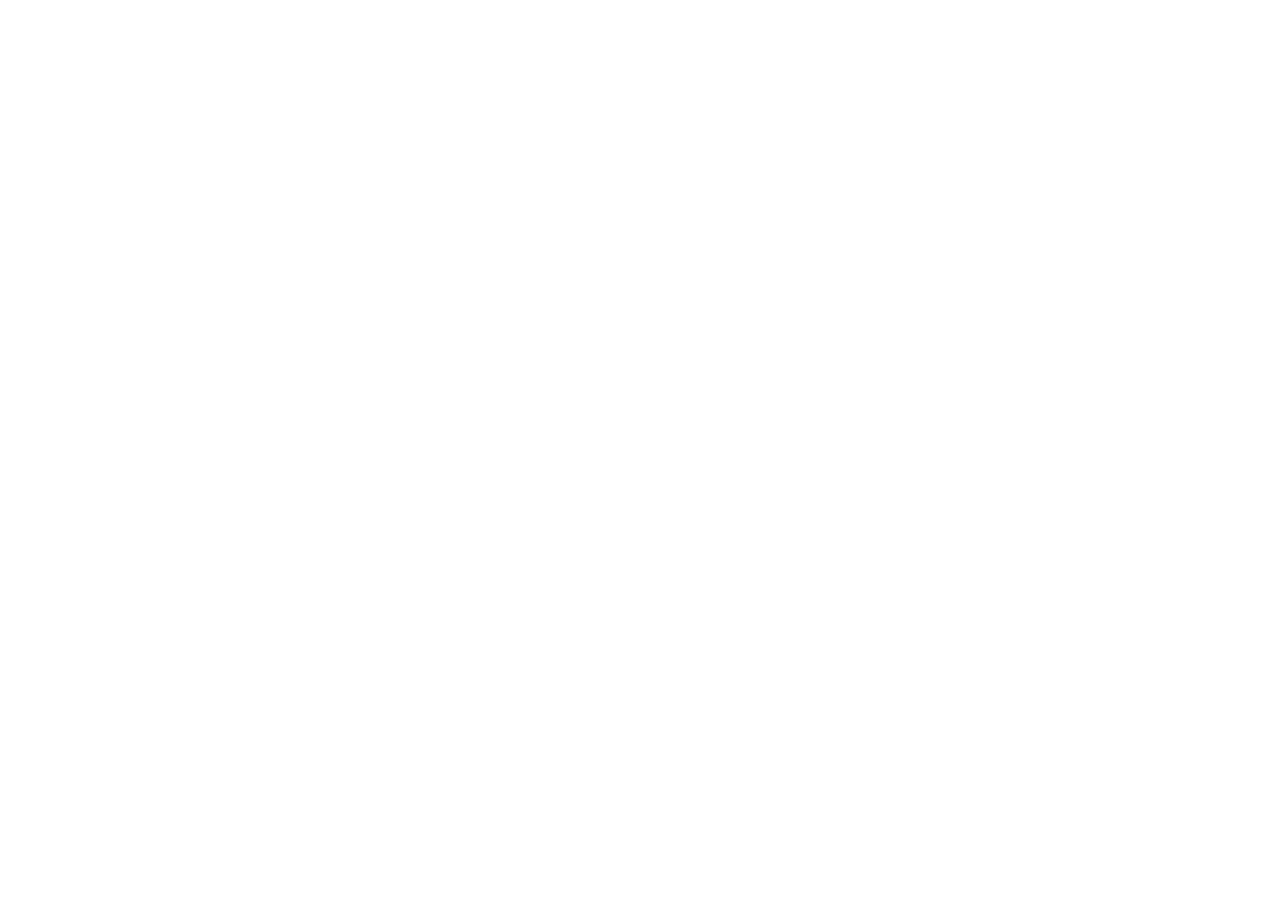
==== interface/interface-easy.html @ ab1e76c8 "organised files structs, made  buttons interactive" ====
<!DOCTYPE html>
<html lang="en">
  <head>
    <meta charset="UTF-8" />
    <meta http-equiv="X-UA-Compatible" content="IE=edge" />
    <meta name="viewport" content="width=device-width, initial-scale=1.0" />
    <title>MemoCards</title>
    <link rel="stylesheet" href="styles/interface.css" type="text/css" />
    <link rel="stylesheet" href="styles/utils.css" type="text/css" />
  </head>
  <body></body>
</html>
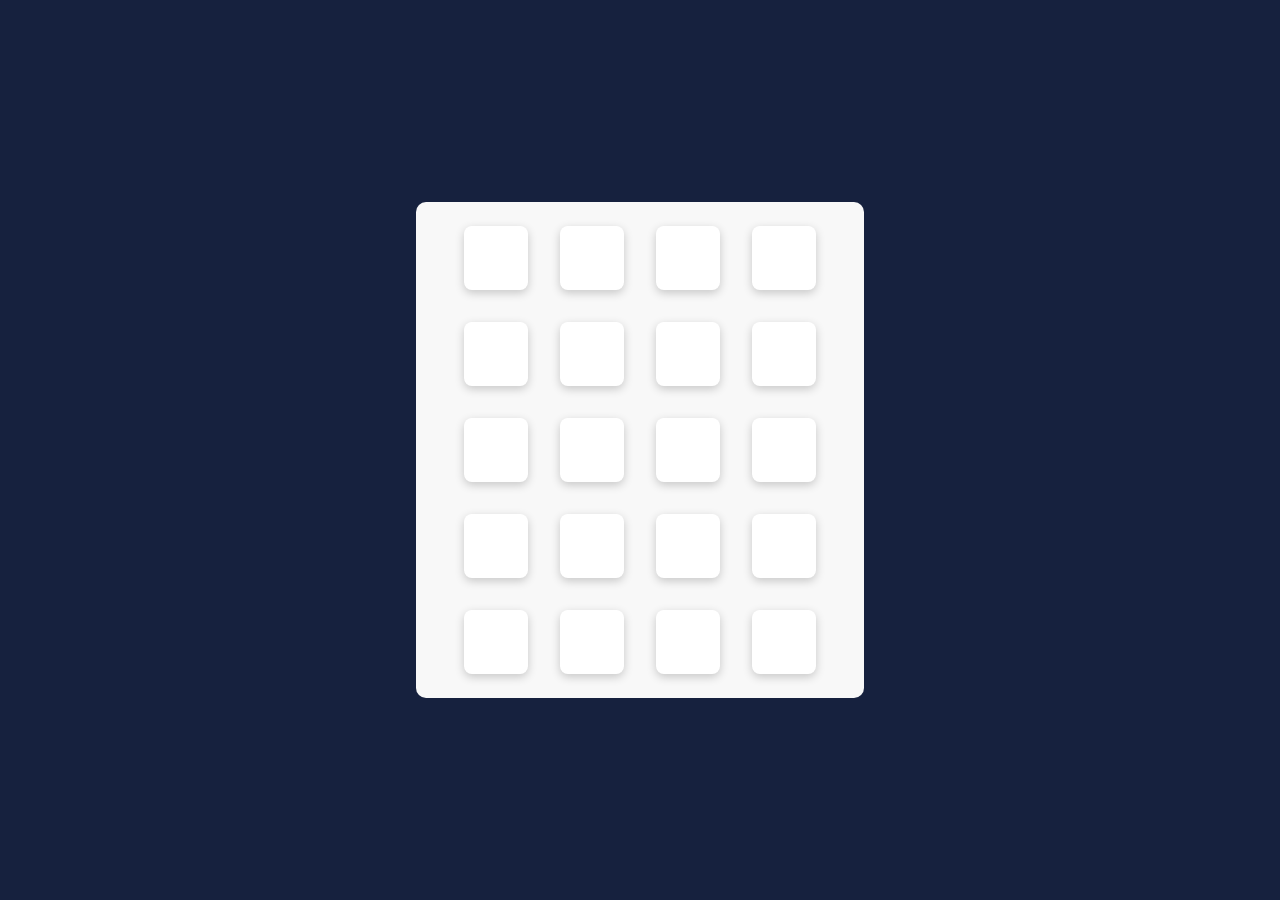
==== commit cb57cefc: "plain interface for easy mode" ====
--- a/interface/interface-easy.html
+++ b/interface/interface-easy.html
@@ -5,8 +5,241 @@
     <meta http-equiv="X-UA-Compatible" content="IE=edge" />
     <meta name="viewport" content="width=device-width, initial-scale=1.0" />
     <title>MemoCards</title>
-    <link rel="stylesheet" href="styles/interface.css" type="text/css" />
-    <link rel="stylesheet" href="styles/utils.css" type="text/css" />
+    <link rel="stylesheet" href="../styles/utils.css" type="text/css" />
+    <link rel="stylesheet" href="../styles/variables.css" type="text/css" />
+    <link rel="stylesheet" href="../styles/interface.css" type="text/css" />
+
+    <!-- material icons link -->
+    <link
+      href="https://fonts.googleapis.com/icon?family=Material+Icons"
+      rel="stylesheet"
+    />
   </head>
-  <body></body>
+  <body>
+    <div class="card_wrapper">
+      <ul class="cards">
+        <li class="card">
+          <div class="view front-view">
+            <span class="cover" />
+          </div>
+          <div class="view back-view">
+            <img
+              src="https://scitech-iith.netlify.app/images/aero_logo.png"
+              alt="card-img"
+            />
+          </div>
+        </li>
+        <li class="card">
+          <div class="view front-view">
+            <span class="cover" />
+          </div>
+          <div class="view back-view">
+            <img
+              src="https://scitech-iith.netlify.app/images/cepheid.jpg"
+              alt="card-img"
+            />
+          </div>
+        </li>
+        <li class="card">
+          <div class="view front-view">
+            <span class="cover" />
+          </div>
+          <div class="view back-view">
+            <img
+              src="	https://scitech-iith.netlify.app/images/elektronica.png"
+              alt="card-img"
+            />
+          </div>
+        </li>
+        <li class="card">
+          <div class="view front-view">
+            <span class="cover" />
+          </div>
+          <div class="view back-view">
+            <img
+              src="https://scitech-iith.netlify.app/images/kludge.jpeg"
+              alt="card-img"
+            />
+          </div>
+        </li>
+        <li class="card">
+          <div class="view front-view">
+            <span class="cover" />
+          </div>
+          <div class="view back-view">
+            <img
+              src="https://scitech-iith.netlify.app/images/infero_logo.png"
+              alt="card-img"
+            />
+          </div>
+        </li>
+        <li class="card">
+          <div class="view front-view">
+            <span class="cover" />
+          </div>
+          <div class="view back-view">
+            <img
+              src="https://scitech-iith.netlify.app/images/lambda_logo.png"
+              alt="card-img"
+            />
+          </div>
+        </li>
+        <li class="card">
+          <div class="view front-view">
+            <span class="cover" />
+          </div>
+          <div class="view back-view">
+            <img
+              src="https://scitech-iith.netlify.app/images/prakriti_logo.png"
+              alt="card-img"
+            />
+          </div>
+        </li>
+        <li class="card">
+          <div class="view front-view">
+            <span class="cover" />
+          </div>
+          <div class="view back-view">
+            <img
+              src="https://scitech-iith.netlify.app/images/robotix_logo.png"
+              alt="card-img"
+            />
+          </div>
+        </li>
+        <li class="card">
+          <div class="view front-view">
+            <span class="cover" />
+          </div>
+          <div class="view back-view">
+            <img
+              src="https://scitech-iith.netlify.app/images/torque_logo.png"
+              alt="card-img"
+            />
+          </div>
+        </li>
+        <li class="card">
+          <div class="view front-view">
+            <span class="cover" />
+          </div>
+          <div class="view back-view">
+            <img
+              src="https://img.itch.zone/aW1nLzkxMjc1NjMucG5n/original/l0UOGW.png"
+              alt="card-img"
+            />
+          </div>
+        </li>
+        <li class="card">
+          <div class="view front-view">
+            <span class="cover" />
+          </div>
+          <div class="view back-view">
+            <img
+              src="https://scitech-iith.netlify.app/images/aero_logo.png"
+              alt="card-img"
+            />
+          </div>
+        </li>
+        <li class="card">
+          <div class="view front-view">
+            <span class="cover" />
+          </div>
+          <div class="view back-view">
+            <img
+              src="https://scitech-iith.netlify.app/images/cepheid.jpg"
+              alt="card-img"
+            />
+          </div>
+        </li>
+        <li class="card">
+          <div class="view front-view">
+            <span class="cover" />
+          </div>
+          <div class="view back-view">
+            <img
+              src="	https://scitech-iith.netlify.app/images/elektronica.png"
+              alt="card-img"
+            />
+          </div>
+        </li>
+        <li class="card">
+          <div class="view front-view">
+            <span class="cover" />
+          </div>
+          <div class="view back-view">
+            <img
+              src="https://scitech-iith.netlify.app/images/kludge.jpeg"
+              alt="card-img"
+            />
+          </div>
+        </li>
+        <li class="card">
+          <div class="view front-view">
+            <span class="cover" />
+          </div>
+          <div class="view back-view">
+            <img
+              src="https://scitech-iith.netlify.app/images/infero_logo.png"
+              alt="card-img"
+            />
+          </div>
+        </li>
+        <li class="card">
+          <div class="view front-view">
+            <span class="cover" />
+          </div>
+          <div class="view back-view">
+            <img
+              src="https://scitech-iith.netlify.app/images/lambda_logo.png"
+              alt="card-img"
+            />
+          </div>
+        </li>
+        <li class="card">
+          <div class="view front-view">
+            <span class="cover" />
+          </div>
+          <div class="view back-view">
+            <img
+              src="https://scitech-iith.netlify.app/images/prakriti_logo.png"
+              alt="card-img"
+            />
+          </div>
+        </li>
+        <li class="card">
+          <div class="view front-view">
+            <span class="cover" />
+          </div>
+          <div class="view back-view">
+            <img
+              src="https://scitech-iith.netlify.app/images/robotix_logo.png"
+              alt="card-img"
+            />
+          </div>
+        </li>
+        <li class="card">
+          <div class="view front-view">
+            <span class="cover" />
+          </div>
+          <div class="view back-view">
+            <img
+              src="https://scitech-iith.netlify.app/images/torque_logo.png"
+              alt="card-img"
+            />
+          </div>
+        </li>
+        <li class="card">
+          <div class="view front-view">
+            <span class="cover" />
+          </div>
+          <div class="view back-view">
+            <img
+              src="https://img.itch.zone/aW1nLzkxMjc1NjMucG5n/original/l0UOGW.png"
+              alt="card-img"
+            />
+          </div>
+        </li>
+      </ul>
+    </div>
+    <script src="../index.js"></script>
+  </body>
 </html>
--- a/styles/utils.css
+++ b/styles/utils.css
@@ -0,0 +1,56 @@
+@import url('https://fonts.googleapis.com/css2?family=Laila:wght@300;400;500;600;700&display=swap');
+
+* {
+  margin: 0;
+  padding: 0;
+  box-sizing: border-box;
+  scroll-behavior: smooth;
+  font-family: 'Laila', sans-serif;
+}
+
+body {
+  background-color: var(--primary);
+}
+
+a {
+  text-decoration: none;
+}
+
+ul {
+  list-style-type: none;
+}
+
+.text-center {
+  text-align: center;
+}
+
+.uppercase {
+  text-transform: uppercase;
+}
+
+.px-2 {
+  padding: 0 0.2rem;
+}
+.mx-2 {
+  margin: 0 0.2rem;
+}
+.my-auto {
+  margin: auto 0;
+}
+
+.gradient-1 {
+  position: absolute;
+  width: 200px;
+  height: 438px;
+  top: 0px;
+  right: 0px;
+
+  background: #7aebfb;
+  filter: blur(190px);
+}
+
+.flex-center {
+  display: flex;
+  justify-content: center;
+  align-items: center;
+}
--- a/styles/variables.css
+++ b/styles/variables.css
@@ -0,0 +1,4 @@
+:root {
+  --primary: #16213e;
+  --secondary: #fd8a8a;
+}
--- a/styles/interface.css
+++ b/styles/interface.css
@@ -0,0 +1,121 @@
+body {
+  display: flex;
+  align-items: center;
+  justify-content: center;
+  min-height: 100vh;
+}
+
+.card_wrapper {
+  display: flex;
+  justify-content: center;
+  align-items: center;
+  margin: auto;
+}
+
+.card_wrapper {
+  height: calc((4rem + 2rem + 0.2rem) * 5);
+  width: calc((4rem + 2rem + 1rem) * 4);
+  background-color: #f8f8f8;
+  border-radius: 10px;
+}
+
+.card {
+  width: 4rem;
+  height: 4rem;
+  cursor: pointer;
+  position: relative;
+  perspective: 800px;
+  transform-style: preserve-3d;
+}
+
+.cards .card .view {
+  width: 100%;
+  height: 100%;
+  position: absolute;
+  user-select: none;
+  pointer-events: none;
+  background-color: #fff;
+  border-radius: 0.5rem;
+  box-shadow: 0 3px 10px rgba(0, 0, 0, 0.2);
+  transition: transform 0.25s linear;
+  backface-visibility: hidden;
+}
+
+.card.shake {
+  animation: shake 0.35s ease-in-out;
+}
+
+.card.hide {
+  animation: hide 0.35s ease-in-out forwards;
+}
+
+@keyframes shake {
+  0%,
+  100% {
+    transform: translateX(0);
+  }
+  20% {
+    transform: translateX(-13px);
+  }
+  40% {
+    transform: translateX(13px);
+  }
+  40% {
+    transform: translateX(-8px);
+  }
+
+  20% {
+    transform: translateX(8px);
+  }
+}
+
+@keyframes hide {
+  0% {
+    opacity: 1;
+  }
+  100% {
+    visibility: hidden;
+    opacity: 0;
+  }
+}
+
+.cards {
+  display: grid;
+  grid-template-columns: repeat(4, 1fr);
+  grid-template-rows: repeat(5, 1fr);
+  gap: 2rem;
+}
+
+.card .back-view {
+  transform: rotateY(-180deg);
+}
+.card.flip .back-view {
+  transform: rotateY(0);
+}
+.card.flip .front-view {
+  transform: rotateY(180deg);
+}
+
+.card .front-view span {
+  width: 100%;
+  height: 100%;
+  color: var(--primary);
+}
+
+.cards .back-view img {
+  width: 100%;
+  height: 100%;
+  border-radius: 0.5rem;
+  background-color: var(--primary);
+}
+
+/* media querys */
+@media screen and (max-width: 480px) {
+  .cards {
+    gap: 1rem;
+  }
+  .card_wrapper {
+    height: calc((4rem + 1rem) * 5);
+    width: calc((4rem + 1rem) * 4);
+  }
+}
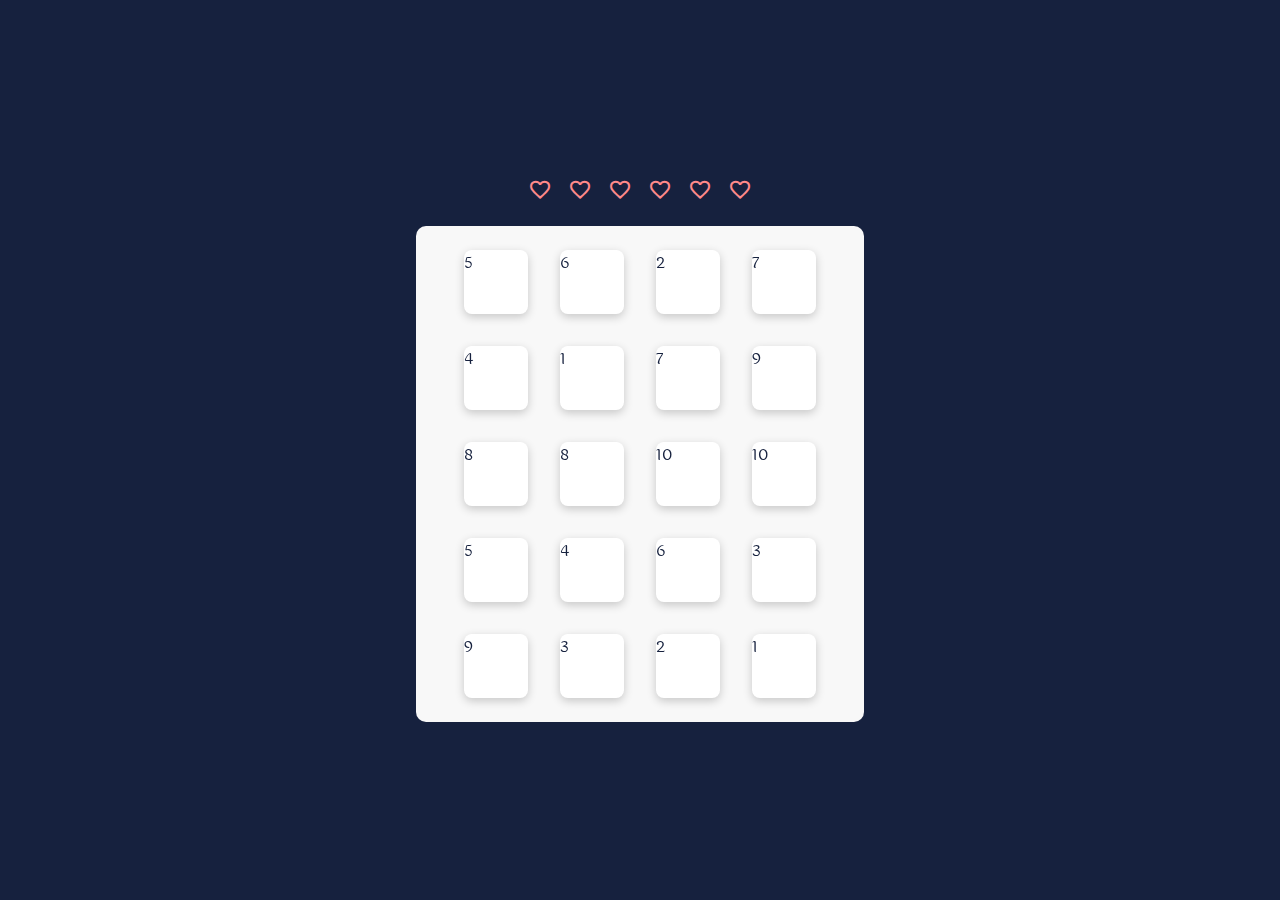
==== commit 524ed761: "implemented easy mode of the game" ====
--- a/interface/interface-easy.html
+++ b/interface/interface-easy.html
@@ -5,240 +5,217 @@
     <meta http-equiv="X-UA-Compatible" content="IE=edge" />
     <meta name="viewport" content="width=device-width, initial-scale=1.0" />
     <title>MemoCards</title>
+    <link
+      rel="stylesheet"
+      href="https://fonts.googleapis.com/css2?family=Material+Symbols+Outlined:opsz,wght,FILL,GRAD@48,400,0,0"
+    />
+    <link rel="stylesheet" href="../styles/variables.css" type="text/css" />
     <link rel="stylesheet" href="../styles/utils.css" type="text/css" />
-    <link rel="stylesheet" href="../styles/variables.css" type="text/css" />
     <link rel="stylesheet" href="../styles/interface.css" type="text/css" />
 
     <!-- material icons link -->
     <link
-      href="https://fonts.googleapis.com/icon?family=Material+Icons"
       rel="stylesheet"
+      href="https://fonts.googleapis.com/css2?family=Material+Symbols+Outlined:opsz,wght,FILL,GRAD@48,400,1,0"
     />
   </head>
   <body>
-    <div class="card_wrapper">
-      <ul class="cards">
-        <li class="card">
-          <div class="view front-view">
-            <span class="cover" />
-          </div>
-          <div class="view back-view">
-            <img
-              src="https://scitech-iith.netlify.app/images/aero_logo.png"
-              alt="card-img"
-            />
-          </div>
-        </li>
-        <li class="card">
-          <div class="view front-view">
-            <span class="cover" />
-          </div>
-          <div class="view back-view">
-            <img
-              src="https://scitech-iith.netlify.app/images/cepheid.jpg"
-              alt="card-img"
-            />
-          </div>
-        </li>
-        <li class="card">
-          <div class="view front-view">
-            <span class="cover" />
-          </div>
-          <div class="view back-view">
-            <img
-              src="	https://scitech-iith.netlify.app/images/elektronica.png"
-              alt="card-img"
-            />
-          </div>
-        </li>
-        <li class="card">
-          <div class="view front-view">
-            <span class="cover" />
-          </div>
-          <div class="view back-view">
-            <img
-              src="https://scitech-iith.netlify.app/images/kludge.jpeg"
-              alt="card-img"
-            />
-          </div>
-        </li>
-        <li class="card">
-          <div class="view front-view">
-            <span class="cover" />
-          </div>
-          <div class="view back-view">
-            <img
-              src="https://scitech-iith.netlify.app/images/infero_logo.png"
-              alt="card-img"
-            />
-          </div>
-        </li>
-        <li class="card">
-          <div class="view front-view">
-            <span class="cover" />
-          </div>
-          <div class="view back-view">
-            <img
-              src="https://scitech-iith.netlify.app/images/lambda_logo.png"
-              alt="card-img"
-            />
-          </div>
-        </li>
-        <li class="card">
-          <div class="view front-view">
-            <span class="cover" />
-          </div>
-          <div class="view back-view">
-            <img
-              src="https://scitech-iith.netlify.app/images/prakriti_logo.png"
-              alt="card-img"
-            />
-          </div>
-        </li>
-        <li class="card">
-          <div class="view front-view">
-            <span class="cover" />
-          </div>
-          <div class="view back-view">
-            <img
-              src="https://scitech-iith.netlify.app/images/robotix_logo.png"
-              alt="card-img"
-            />
-          </div>
-        </li>
-        <li class="card">
-          <div class="view front-view">
-            <span class="cover" />
-          </div>
-          <div class="view back-view">
-            <img
-              src="https://scitech-iith.netlify.app/images/torque_logo.png"
-              alt="card-img"
-            />
-          </div>
-        </li>
-        <li class="card">
-          <div class="view front-view">
-            <span class="cover" />
-          </div>
-          <div class="view back-view">
-            <img
-              src="https://img.itch.zone/aW1nLzkxMjc1NjMucG5n/original/l0UOGW.png"
-              alt="card-img"
-            />
-          </div>
-        </li>
-        <li class="card">
-          <div class="view front-view">
-            <span class="cover" />
-          </div>
-          <div class="view back-view">
-            <img
-              src="https://scitech-iith.netlify.app/images/aero_logo.png"
-              alt="card-img"
-            />
-          </div>
-        </li>
-        <li class="card">
-          <div class="view front-view">
-            <span class="cover" />
-          </div>
-          <div class="view back-view">
-            <img
-              src="https://scitech-iith.netlify.app/images/cepheid.jpg"
-              alt="card-img"
-            />
-          </div>
-        </li>
-        <li class="card">
-          <div class="view front-view">
-            <span class="cover" />
-          </div>
-          <div class="view back-view">
-            <img
-              src="	https://scitech-iith.netlify.app/images/elektronica.png"
-              alt="card-img"
-            />
-          </div>
-        </li>
-        <li class="card">
-          <div class="view front-view">
-            <span class="cover" />
-          </div>
-          <div class="view back-view">
-            <img
-              src="https://scitech-iith.netlify.app/images/kludge.jpeg"
-              alt="card-img"
-            />
-          </div>
-        </li>
-        <li class="card">
-          <div class="view front-view">
-            <span class="cover" />
-          </div>
-          <div class="view back-view">
-            <img
-              src="https://scitech-iith.netlify.app/images/infero_logo.png"
-              alt="card-img"
-            />
-          </div>
-        </li>
-        <li class="card">
-          <div class="view front-view">
-            <span class="cover" />
-          </div>
-          <div class="view back-view">
-            <img
-              src="https://scitech-iith.netlify.app/images/lambda_logo.png"
-              alt="card-img"
-            />
-          </div>
-        </li>
-        <li class="card">
-          <div class="view front-view">
-            <span class="cover" />
-          </div>
-          <div class="view back-view">
-            <img
-              src="https://scitech-iith.netlify.app/images/prakriti_logo.png"
-              alt="card-img"
-            />
-          </div>
-        </li>
-        <li class="card">
-          <div class="view front-view">
-            <span class="cover" />
-          </div>
-          <div class="view back-view">
-            <img
-              src="https://scitech-iith.netlify.app/images/robotix_logo.png"
-              alt="card-img"
-            />
-          </div>
-        </li>
-        <li class="card">
-          <div class="view front-view">
-            <span class="cover" />
-          </div>
-          <div class="view back-view">
-            <img
-              src="https://scitech-iith.netlify.app/images/torque_logo.png"
-              alt="card-img"
-            />
-          </div>
-        </li>
-        <li class="card">
-          <div class="view front-view">
-            <span class="cover" />
-          </div>
-          <div class="view back-view">
-            <img
-              src="https://img.itch.zone/aW1nLzkxMjc1NjMucG5n/original/l0UOGW.png"
-              alt="card-img"
-            />
-          </div>
-        </li>
-      </ul>
+    <div class="section__interface">
+      <div class="flex-center">
+        <span class="material-symbols-outlined player-life heart">
+          favorite
+        </span>
+        <span class="material-symbols-outlined player-life heart">
+          favorite
+        </span>
+        <span class="material-symbols-outlined player-life heart">
+          favorite
+        </span>
+        <span class="material-symbols-outlined player-life heart">
+          favorite
+        </span>
+        <span class="material-symbols-outlined player-life heart">
+          favorite
+        </span>
+        <span class="material-symbols-outlined player-life heart">
+          favorite
+        </span>
+      </div>
+      <div class="card_wrapper">
+        <ul class="cards">
+          <li class="card">
+            <div class="view front-view">
+              <span class="cover" />
+            </div>
+            <div class="view back-view">
+              <img src="../assets/images/img-1.png" />
+            </div>
+          </li>
+          <li class="card">
+            <div class="view front-view">
+              <span class="cover" />
+            </div>
+            <div class="view back-view">
+              <img src="../assets/images/img-2.png" alt="card-img" />
+            </div>
+          </li>
+          <li class="card">
+            <div class="view front-view">
+              <span class="cover" />
+            </div>
+            <div class="view back-view">
+              <img src="../assets/images/img-3.png" alt="card-img" />
+            </div>
+          </li>
+          <li class="card">
+            <div class="view front-view">
+              <span class="cover" />
+            </div>
+            <div class="view back-view">
+              <img src="../assets/images/img-4.png" alt="card-img" />
+            </div>
+          </li>
+          <li class="card">
+            <div class="view front-view">
+              <span class="cover" />
+            </div>
+            <div class="view back-view">
+              <img src="../assets/images/img-5.png" alt="card-img" />
+            </div>
+          </li>
+          <li class="card">
+            <div class="view front-view">
+              <span class="cover" />
+            </div>
+            <div class="view back-view">
+              <img src="../assets/images/img-6.png" alt="card-img" />
+            </div>
+          </li>
+          <li class="card">
+            <div class="view front-view">
+              <span class="cover" />
+            </div>
+            <div class="view back-view">
+              <img src="../assets/images/img-7.png" alt="card-img" />
+            </div>
+          </li>
+          <li class="card">
+            <div class="view front-view">
+              <span class="cover" />
+            </div>
+            <div class="view back-view">
+              <img src="../assets/images/img-8.png" alt="card-img" />
+            </div>
+          </li>
+          <li class="card">
+            <div class="view front-view">
+              <span class="cover" />
+            </div>
+            <div class="view back-view">
+              <img src="../assets/images/img-9.png" alt="card-img" />
+            </div>
+          </li>
+          <li class="card">
+            <div class="view front-view">
+              <span class="cover" />
+            </div>
+            <div class="view back-view">
+              <img src="../assets/images/img-10.png" alt="card-img" />
+            </div>
+          </li>
+          <li class="card">
+            <div class="view front-view">
+              <span class="cover" />
+            </div>
+            <div class="view back-view">
+              <img src="../assets/images/img-1.png" />
+            </div>
+          </li>
+          <li class="card">
+            <div class="view front-view">
+              <span class="cover" />
+            </div>
+            <div class="view back-view">
+              <img src="../assets/images/img-2.png" alt="card-img" />
+            </div>
+          </li>
+          <li class="card">
+            <div class="view front-view">
+              <span class="cover" />
+            </div>
+            <div class="view back-view">
+              <img src="../assets/images/img-3.png" alt="card-img" />
+            </div>
+          </li>
+          <li class="card">
+            <div class="view front-view">
+              <span class="cover" />
+            </div>
+            <div class="view back-view">
+              <img src="../assets/images/img-4.png" alt="card-img" />
+            </div>
+          </li>
+          <li class="card">
+            <div class="view front-view">
+              <span class="cover" />
+            </div>
+            <div class="view back-view">
+              <img src="../assets/images/img-5.png" alt="card-img" />
+            </div>
+          </li>
+          <li class="card">
+            <div class="view front-view">
+              <span class="cover" />
+            </div>
+            <div class="view back-view">
+              <img src="../assets/images/img-6.png" alt="card-img" />
+            </div>
+          </li>
+          <li class="card">
+            <div class="view front-view">
+              <span class="cover" />
+            </div>
+            <div class="view back-view">
+              <img src="../assets/images/img-7.png" alt="card-img" />
+            </div>
+          </li>
+          <li class="card">
+            <div class="view front-view">
+              <span class="cover" />
+            </div>
+            <div class="view back-view">
+              <img src="../assets/images/img-8.png" alt="card-img" />
+            </div>
+          </li>
+          <li class="card">
+            <div class="view front-view">
+              <span class="cover" />
+            </div>
+            <div class="view back-view">
+              <img src="../assets/images/img-9.png" alt="card-img" />
+            </div>
+          </li>
+          <li class="card">
+            <div class="view front-view">
+              <span class="cover" />
+            </div>
+            <div class="view back-view">
+              <img src="../assets/images/img-10.png" alt="card-img" />
+            </div>
+          </li>
+        </ul>
+      </div>
+      <div class="modal hide">
+        <img
+          src="https://media.giphy.com/media/l0HlCkojKEiPhw86Y/giphy.gif"
+          alt="waiting"
+          class="modal__img"
+        />
+        <h3 class="modal__status">pending...</h3>
+        <p class="modal__setting">
+          you will be redirected to home page in 5 seconds...
+        </p>
+      </div>
     </div>
     <script src="../index.js"></script>
   </body>
--- a/styles/utils.css
+++ b/styles/utils.css
@@ -51,6 +51,12 @@
 
 .flex-center {
   display: flex;
+  flex-direction: row;
   justify-content: center;
   align-items: center;
+  gap: 1rem;
 }
+
+.hide {
+  display: none !important;
+}
--- a/styles/interface.css
+++ b/styles/interface.css
@@ -3,6 +3,19 @@
   align-items: center;
   justify-content: center;
   min-height: 100vh;
+}
+
+.section__interface {
+  display: flex;
+  flex-direction: column;
+  justify-content: center;
+  align-items: center;
+  gap: 1.5rem;
+}
+
+.player-life {
+  font-size: 2.5rem;
+  color: var(--secondary);
 }
 
 .card_wrapper {
@@ -45,8 +58,8 @@
   animation: shake 0.35s ease-in-out;
 }
 
-.card.hide {
-  animation: hide 0.35s ease-in-out forwards;
+.card.disappear {
+  animation: disappear 0.35s ease-in-out forwards;
 }
 
 @keyframes shake {
@@ -69,7 +82,7 @@
   }
 }
 
-@keyframes hide {
+@keyframes disappear {
   0% {
     opacity: 1;
   }
@@ -109,6 +122,37 @@
   background-color: var(--primary);
 }
 
+/* modal */
+
+.modal {
+  background-color: rgba(0, 0, 0, 0.8);
+  height: 20rem;
+  width: 30rem;
+  position: absolute;
+  top: 50%;
+  left: 50%;
+  transform: translate(-50%, -50%);
+  display: flex;
+  justify-content: center;
+  align-items: center;
+  flex-direction: column;
+  padding: 1rem;
+  color: var(--secondary);
+}
+
+.modal__img {
+  width: 15rem;
+}
+
+.modal__status {
+  font-size: 1.2rem;
+  font-weight: bold;
+}
+
+.modal__setting {
+  font-size: 1rem;
+}
+
 /* media querys */
 @media screen and (max-width: 480px) {
   .cards {
@@ -118,4 +162,18 @@
     height: calc((4rem + 1rem) * 5);
     width: calc((4rem + 1rem) * 4);
   }
+  .modal {
+    width: 70%;
+  }
+  .modal__img {
+    width: 12rem;
+  }
+
+  .modal__status {
+    font-size: 1rem;
+    font-weight: bold;
+  }
+  .modal__setting {
+    font-size: 0.8rem;
+  }
 }
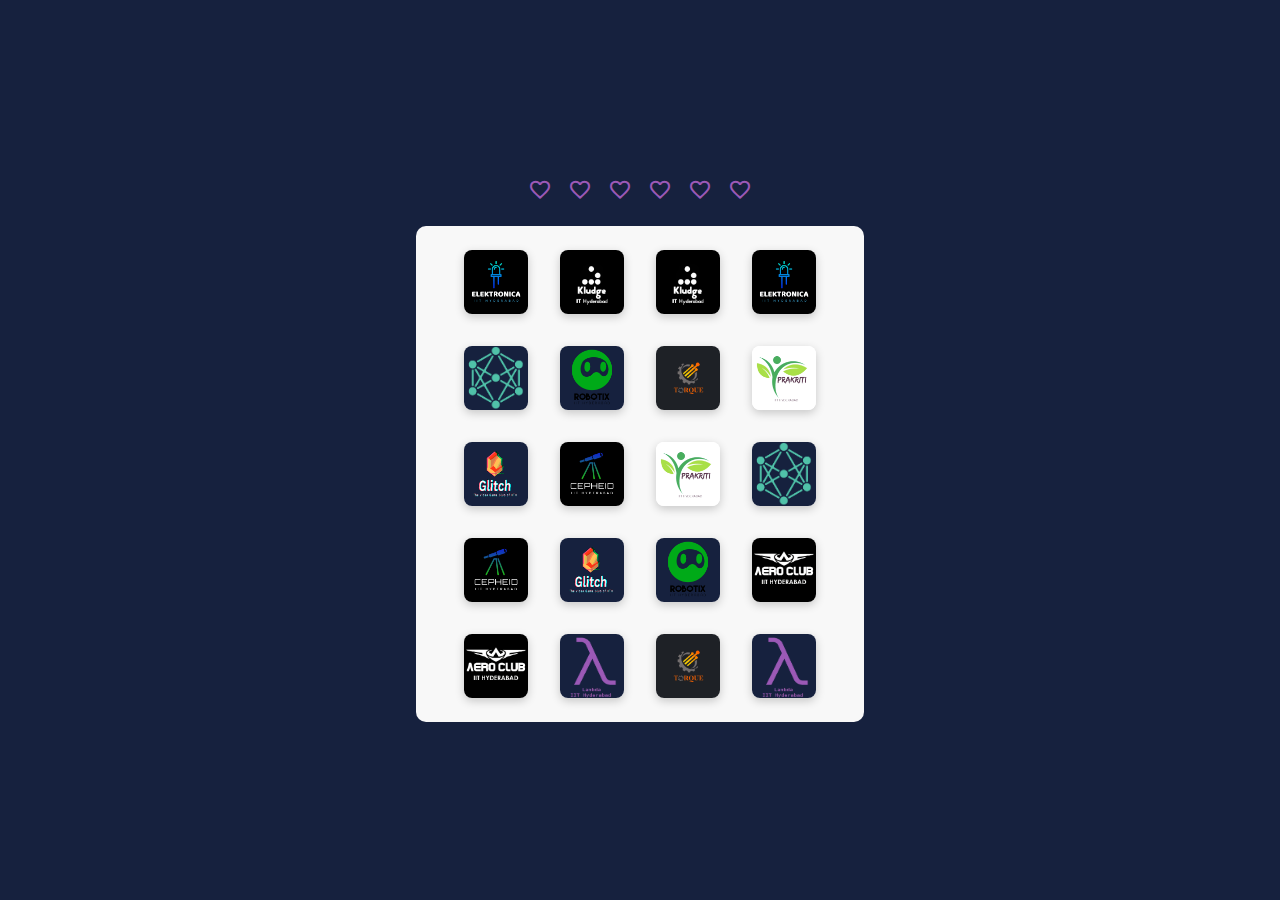
==== commit 2c95724c: "implemented crazy, hard levels" ====
--- a/interface/interface-easy.html
+++ b/interface/interface-easy.html
@@ -217,6 +217,6 @@
         </p>
       </div>
     </div>
-    <script src="../index.js"></script>
+    <script src="../interface-easy.js"></script>
   </body>
 </html>
--- a/styles/variables.css
+++ b/styles/variables.css
@@ -1,4 +1,4 @@
 :root {
   --primary: #16213e;
-  --secondary: #fd8a8a;
+  --secondary: #9b59b6;
 }
--- a/styles/interface.css
+++ b/styles/interface.css
@@ -11,6 +11,20 @@
   justify-content: center;
   align-items: center;
   gap: 1.5rem;
+}
+
+.timer {
+  font-size: 2.5rem;
+  color: var(--secondary);
+  display: flex;
+  flex-direction: row;
+  justify-content: center;
+  align-items: center;
+  gap: 1rem;
+}
+
+.timer__image {
+  width: 3rem;
 }
 
 .player-life {
@@ -127,7 +141,7 @@
 .modal {
   background-color: rgba(0, 0, 0, 0.8);
   height: 20rem;
-  width: 30rem;
+  width: 32rem;
   position: absolute;
   top: 50%;
   left: 50%;
@@ -136,8 +150,9 @@
   justify-content: center;
   align-items: center;
   flex-direction: column;
-  padding: 1rem;
+  padding: 1rem 1rem 1.2rem;
   color: var(--secondary);
+  border-radius: 10px;
 }
 
 .modal__img {
@@ -163,7 +178,7 @@
     width: calc((4rem + 1rem) * 4);
   }
   .modal {
-    width: 70%;
+    width: 95%;
   }
   .modal__img {
     width: 12rem;
@@ -174,6 +189,6 @@
     font-weight: bold;
   }
   .modal__setting {
-    font-size: 0.8rem;
+    font-size: 0.9rem;
   }
 }
